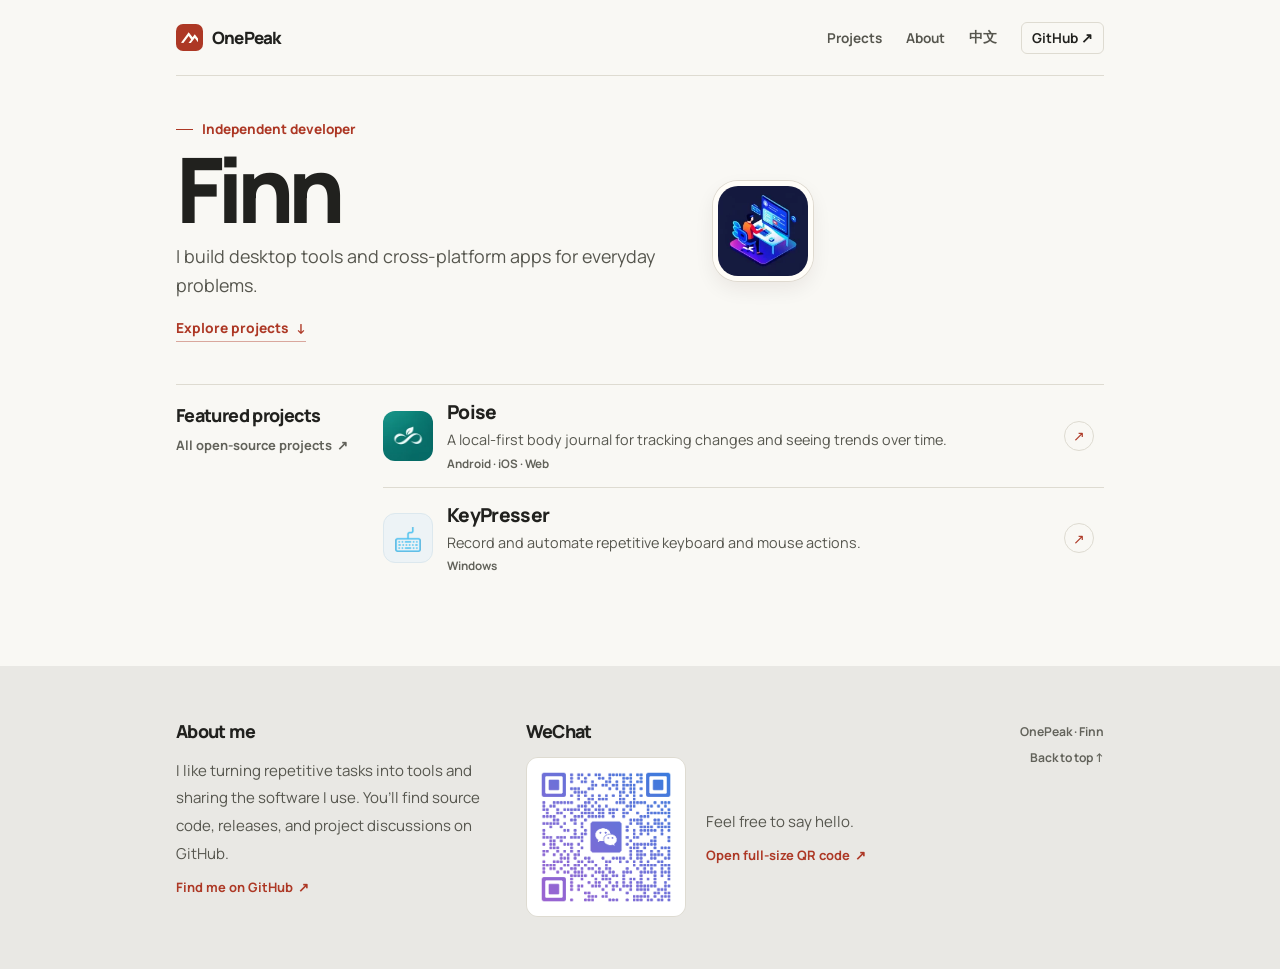
==== en/index.html @ be869bc3 "Reduce the footer WeChat QR display size" ====
<!doctype html>
<html lang="en">
<head>
  <meta charset="utf-8">
  <meta name="viewport" content="width=device-width, initial-scale=1">
  <meta name="theme-color" content="#f9f8f4">
  <meta name="description" content="Finn makes desktop tools and cross-platform apps, including Poise and KeyPresser.">
  <meta property="og:title" content="OnePeak | Finn’s personal site">
  <meta property="og:description" content="Desktop tools, cross-platform apps, and open-source projects.">
  <meta property="og:image" content="https://onepeak.cn/assets/finn-avatar.webp">
  <meta property="og:url" content="https://onepeak.cn/en/">
  <meta property="og:locale" content="en_US">
  <meta property="og:locale:alternate" content="zh_CN">
  <link rel="canonical" href="https://onepeak.cn/en/">
  <link rel="alternate" hreflang="zh-CN" href="https://onepeak.cn/">
  <link rel="alternate" hreflang="en" href="https://onepeak.cn/en/">
  <link rel="alternate" hreflang="x-default" href="https://onepeak.cn/">
  <link rel="icon" href="../assets/favicon.png" type="image/png">
  <link rel="stylesheet" href="../site.css?v=11">
  <title>OnePeak | Finn’s personal site</title>
</head>
<body>
  <a class="skip" href="#main">Skip to content</a>
  <header class="topbar" id="top">
    <div class="wrap topbar-inner">
      <a class="wordmark" href="#top"><span class="summit" aria-hidden="true"></span>OnePeak</a>
      <nav aria-label="Main navigation">
        <a href="#projects">Projects</a>
        <a href="#about">About</a>
        <a class="language-link" href="../" hreflang="zh-CN" lang="zh-CN">中文</a>
        <a class="github-nav" href="https://github.com/FinnWang-CN">GitHub <span aria-hidden="true">↗</span></a>
      </nav>
    </div>
  </header>

  <main class="wrap" id="main">
    <section class="intro" aria-labelledby="intro-title">
      <div>
        <p class="role">Independent developer</p>
        <h1 id="intro-title">Finn</h1>
        <p class="intro-copy">I build desktop tools and cross-platform apps for everyday problems.</p>
        <a class="explore" href="#projects">Explore projects <span aria-hidden="true">↓</span></a>
      </div>
      <img class="avatar" src="../assets/finn-avatar.webp" width="150" height="150" alt="">
    </section>

    <section class="section projects" id="projects" aria-labelledby="projects-title">
      <div class="section-label">
        <h2 id="projects-title">Featured projects</h2>
        <a class="quiet-link" href="https://github.com/FinnWang-CN?tab=repositories">All open-source projects <span aria-hidden="true">↗</span></a>
      </div>
      <div class="project-list">
        <article class="project">
          <a class="project-link" href="https://poise.onepeak.cn/" aria-labelledby="poise-title">
            <span class="project-icon poise"><img src="../assets/poise-icon.webp" width="112" height="112" alt=""></span>
            <div class="project-copy">
              <h3 id="poise-title">Poise</h3>
              <p>A local-first body journal for tracking changes and seeing trends over time.</p>
              <span class="platform">Android · iOS · Web</span>
            </div>
            <span class="project-arrow" aria-hidden="true">↗</span>
          </a>
        </article>
        <article class="project">
          <a class="project-link" href="https://keypresser.onepeak.cn/" aria-labelledby="keypresser-title">
            <span class="project-icon keys"><img src="../assets/keypresser-icon.webp" width="60" height="62" alt=""></span>
            <div class="project-copy">
              <h3 id="keypresser-title">KeyPresser</h3>
              <p>Record and automate repetitive keyboard and mouse actions.</p>
              <span class="platform">Windows</span>
            </div>
            <span class="project-arrow" aria-hidden="true">↗</span>
          </a>
        </article>
      </div>
    </section>
  </main>

  <footer class="footer">
    <div class="wrap footer-inner">
      <section class="footer-about" id="about" aria-labelledby="about-title">
        <h2 id="about-title">About me</h2>
        <div class="about-copy">
          <p>I like turning repetitive tasks into tools and sharing the software I use. You’ll find source code, releases, and project discussions on GitHub.</p>
          <a class="quiet-link" href="https://github.com/FinnWang-CN">Find me on GitHub <span aria-hidden="true">↗</span></a>
        </div>
      </section>
      <section class="footer-contact" id="contact" aria-labelledby="contact-title">
        <h2 id="contact-title">WeChat</h2>
        <div class="contact-content">
          <div class="contact-copy">
            <p>Feel free to say hello.</p>
            <a class="quiet-link" href="../assets/wechat-qr.png">Open full-size QR code <span aria-hidden="true">↗</span></a>
          </div>
          <img class="wechat-qr" src="../assets/wechat-qr.png" width="774" height="774" alt="QR code for contacting Finn on WeChat">
        </div>
      </section>
      <div class="footer-meta">
        <span>OnePeak · Finn</span>
        <a href="#top">Back to top <span aria-hidden="true">↑</span></a>
      </div>
    </div>
  </footer>
</body>
</html>
---- site.css ----
@font-face {
  font-family: Manrope;
  src: url("assets/manrope-latin.woff2") format("woff2");
  font-style: normal;
  font-weight: 400 800;
  font-display: swap;
}

:root {
  color-scheme: light;
  --paper: #f9f8f4;
  --ink: #21211e;
  --muted: #56564e;
  --subtle: #62625a;
  --line: #dedbd1;
  --accent: #ad3825;
  --sans: Manrope, "PingFang SC", "Microsoft YaHei UI", "Noto Sans CJK SC", sans-serif;
}

*, *::before, *::after { box-sizing: border-box; }
html { scroll-behavior: smooth; }
body { margin: 0; background: var(--paper); color: var(--ink); font-family: var(--sans); }
a { color: inherit; text-decoration: none; }
a:focus-visible { outline: 2px solid var(--accent); outline-offset: 5px; }
h1, h2, h3, p { margin: 0; }
.wrap { width: min(928px, calc(100% - 96px)); margin-inline: auto; }
.skip { position: fixed; top: 10px; left: 12px; z-index: 2; padding: 10px 15px; background: var(--paper); transform: translateY(-160%); }
.skip:focus { transform: none; }

.topbar-inner { display: flex; justify-content: space-between; align-items: center; gap: 15px; min-height: 76px; border-bottom: 1px solid var(--line); }
.wordmark { display: inline-flex; align-items: center; gap: 9px; font-size: 1.06rem; font-weight: 800; letter-spacing: -.045em; }
.summit { display: grid; place-items: center; width: 27px; height: 27px; border-radius: 7px; background: var(--accent); }
.summit::before { content: ""; width: 17px; height: 16px; background: #fffdf7; clip-path: polygon(0 83%, 45% 17%, 68% 49%, 81% 30%, 100% 57%, 100% 79%, 81% 53%, 58% 84%, 44% 84%, 60% 62%, 45% 40%, 14% 84%); }
nav { display: flex; align-items: center; flex-wrap: wrap; justify-content: flex-end; gap: 24px; color: var(--muted); font-size: .85rem; font-weight: 680; }
nav a:hover, .footer a:hover { color: var(--accent); }
.language-link { white-space: nowrap; }
.github-nav { padding: 6px 10px; border: 1px solid var(--line); border-radius: 6px; color: var(--ink); white-space: nowrap; }

.intro { display: grid; grid-template-columns: minmax(0, 1fr) auto; align-items: center; gap: 24px; max-width: 640px; padding-block: 44px 42px; }
.role { display: flex; align-items: center; gap: 9px; color: var(--accent); font-size: .85rem; font-weight: 750; }
.role::before { content: ""; width: 17px; height: 1px; background: currentColor; }
h1 { margin: 6px 0 8px; font-size: clamp(3.7rem, 8vw, 5.65rem); line-height: 1; letter-spacing: -.075em; font-weight: 800; }
.intro-copy { max-width: 48ch; color: var(--muted); font-size: clamp(1rem, 1.7vw, 1.12rem); line-height: 1.6; }
:lang(zh-CN) .intro-copy { max-width: none; }
.explore { display: inline-flex; align-items: center; gap: 8px; margin-top: 14px; padding-block: 4px; border-bottom: 1px solid #ad38256b; color: var(--accent); font-size: .86rem; font-weight: 750; }
.explore:hover { border-color: currentColor; }
.avatar { display: block; width: clamp(68px, 9vw, 100px); height: auto; margin-right: 3px; border: 5px solid #fffdf8; border-radius: 25%; box-shadow: 0 0 0 1px #dfdad0, 0 8px 20px #24150e12; }

.section { display: grid; grid-template-columns: 185px minmax(0,1fr); gap: 22px; border-top: 1px solid var(--line); scroll-margin-top: 16px; }
.section-label { padding-top: 18px; }
h2 { font-size: 1.12rem; line-height: 1.45; font-weight: 800; letter-spacing: -.035em; }
.quiet-link { display: inline-flex; align-items: center; gap: 5px; color: var(--subtle); font-size: .81rem; font-weight: 710; }
.section-label .quiet-link { margin-top: 7px; }
.quiet-link:hover { color: var(--accent); text-decoration: underline; text-underline-offset: 4px; }

.project + .project { border-top: 1px solid var(--line); }
.project-link { display: grid; grid-template-columns: 50px minmax(0, 1fr) 30px; align-items: center; gap: 14px; padding: 15px 10px 15px 0; transition: background .18s ease; }
.project-link:hover { background: #f2efe7; }
.project-icon { display: grid; place-items: center; width: 50px; height: 50px; border-radius: 12px; overflow: hidden; }
.project-icon img { display: block; object-fit: contain; width: 100%; height: 100%; }
.project-icon.keys { background: #edf3f6; border: 1px solid #dce8ee; }
.project-icon.keys img { width: 67%; height: 67%; }
.project-copy h3 { font-size: 1.2rem; line-height: 1.25; font-weight: 800; letter-spacing: -.035em; }
.project-copy p { margin-top: 4px; color: var(--muted); font-size: .9rem; line-height: 1.65; }
.platform { display: block; margin-top: 4px; color: var(--subtle); font-size: .73rem; font-weight: 690; }
.project-arrow { display: grid; place-items: center; width: 30px; height: 30px; border: 1px solid var(--line); border-radius: 50%; color: var(--accent); font-size: .88rem; transition: border-color .18s ease, background .18s ease; }
.project-link:hover .project-arrow { border-color: #d4ae9f; background: #faf3e9; }

.footer { margin-top: clamp(44px, 6vw, 80px); background: #e9e8e4; }
.footer-inner { display: grid; grid-template-columns: minmax(0, 1fr) minmax(0, 1.45fr) auto; align-items: start; gap: 28px; padding-block: clamp(32px, 4.1vw, 56px); }
.footer section { scroll-margin-top: 16px; }
.about-copy { margin-top: 12px; }
.about-copy p { max-width: 58ch; color: var(--muted); font-size: .94rem; line-height: 1.85; }
.about-copy .quiet-link { margin-top: 10px; color: var(--accent); }
.contact-content { display: grid; grid-template-columns: max-content minmax(0, 1fr); grid-template-areas: "qr copy"; align-items: center; gap: 20px; margin-top: 12px; }
.contact-copy { grid-area: copy; }
.contact-content p { color: var(--muted); font-size: .94rem; line-height: 1.85; }
.contact-content .quiet-link { margin-top: 10px; color: var(--accent); }
.wechat-qr { grid-area: qr; display: block; width: 160px; max-width: 100%; height: auto; border: 1px solid var(--line); border-radius: 12px; }
.footer-meta { display: flex; flex-direction: column; align-items: flex-end; gap: 9px; padding-top: 4px; color: var(--subtle); font-size: .76rem; font-weight: 670; }

@media (max-width: 820px) {
  .footer-inner { grid-template-columns: repeat(2, minmax(0, 1fr)); gap: 24px; }
  .contact-content { grid-template-columns: 1fr; grid-template-areas: "copy" "qr"; gap: 14px; }
  .footer-meta { grid-column: 1 / -1; flex-direction: row; justify-content: space-between; padding-top: 0; }
}

@media (max-width: 680px) {
  .wrap { width: calc(100% - 40px); }
  .topbar-inner { min-height: 62px; }
  .wordmark { gap: 6px; font-size: .98rem; }
  .summit { width: 23px; height: 23px; }
  .summit::before { width: 14px; }
  nav { gap: 12px; font-size: .8rem; }
  .github-nav { padding: 5px 7px; }
  .intro { gap: 16px; padding-block: 34px 32px; }
  .intro-copy { max-width: 32ch; }
  .avatar { align-self: start; margin-top: 14px; }
  .section { grid-template-columns: 1fr; gap: 0; }
  .section-label { display: flex; justify-content: space-between; align-items: baseline; flex-wrap: wrap; gap: 7px 12px; padding-top: 21px; }
  .section-label .quiet-link { margin-top: 0; }
  .projects .section-label { margin-bottom: 5px; }
  .project-link { grid-template-columns: 44px minmax(0, 1fr) 25px; gap: 11px; padding: 13px 3px 13px 0; }
  .project-icon { width: 44px; height: 44px; border-radius: 10px; }
  .project-arrow { width: 25px; height: 25px; }
  .footer-inner { grid-template-columns: 1fr; }
}

@media (max-width: 350px) {
  .topbar-inner { flex-wrap: wrap; padding-block: 10px; gap: 7px; }
  nav { margin-left: auto; }
}

@media (prefers-reduced-motion: reduce) {
  *, *::before, *::after { scroll-behavior: auto !important; transition: none !important; }
}
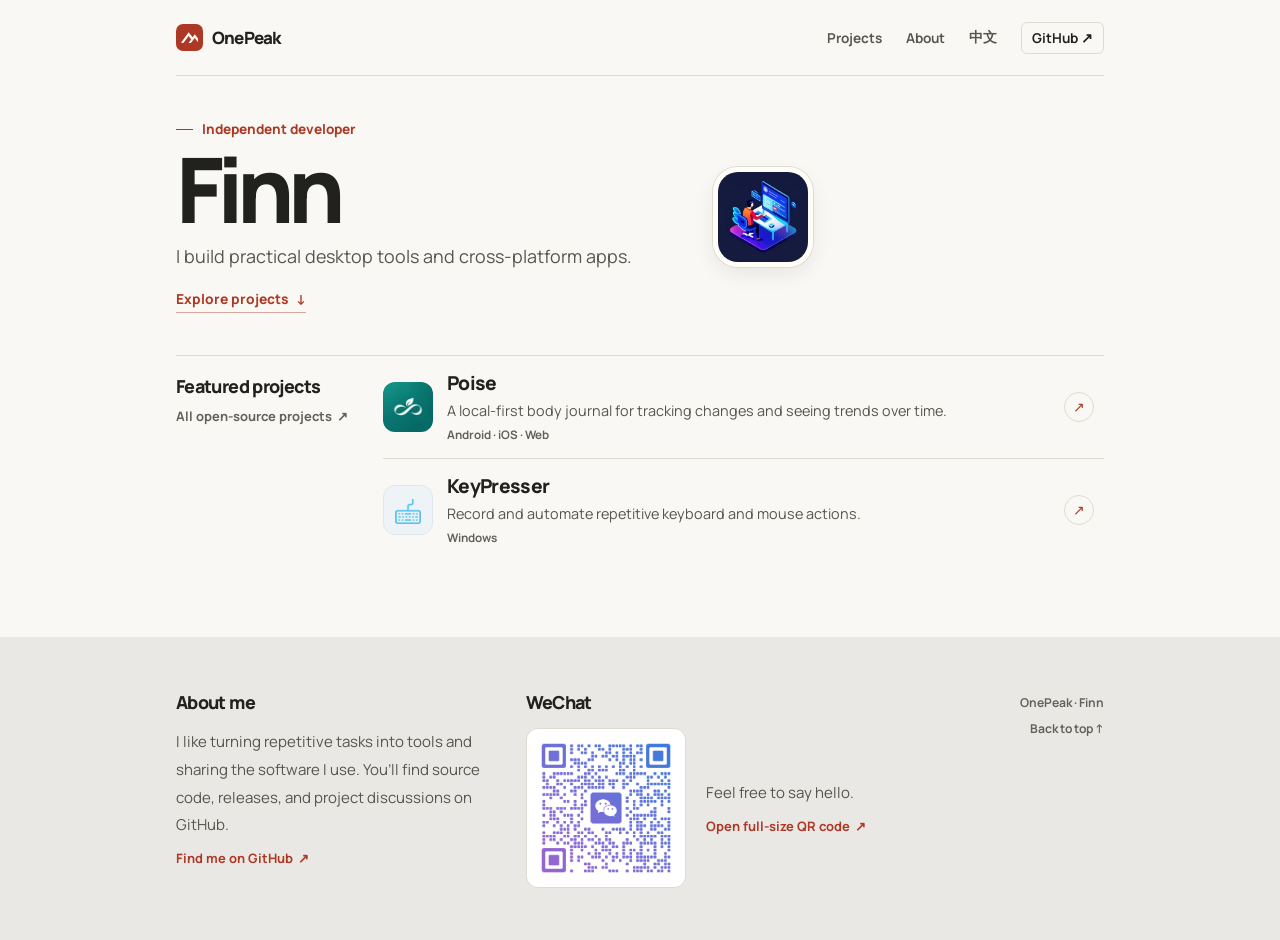
==== commit 43875dac: "Simplify the homepage introduction" ====
--- a/en/index.html
+++ b/en/index.html
@@ -17,6 +17,7 @@
   <link rel="alternate" hreflang="x-default" href="https://onepeak.cn/">
   <link rel="icon" href="../assets/favicon.png" type="image/png">
   <link rel="stylesheet" href="../site.css?v=11">
+  <script src="../language.js?v=2" defer></script>
   <title>OnePeak | Finn’s personal site</title>
 </head>
 <body>
@@ -27,7 +28,7 @@
       <nav aria-label="Main navigation">
         <a href="#projects">Projects</a>
         <a href="#about">About</a>
-        <a class="language-link" href="../" hreflang="zh-CN" lang="zh-CN">中文</a>
+        <a class="language-link" href="../?lang=zh" hreflang="zh-CN" lang="zh-CN">中文</a>
         <a class="github-nav" href="https://github.com/FinnWang-CN">GitHub <span aria-hidden="true">↗</span></a>
       </nav>
     </div>
@@ -38,7 +39,7 @@
       <div>
         <p class="role">Independent developer</p>
         <h1 id="intro-title">Finn</h1>
-        <p class="intro-copy">I build desktop tools and cross-platform apps for everyday problems.</p>
+        <p class="intro-copy">I build practical desktop tools and cross-platform apps.</p>
         <a class="explore" href="#projects">Explore projects <span aria-hidden="true">↓</span></a>
       </div>
       <img class="avatar" src="../assets/finn-avatar.webp" width="150" height="150" alt="">
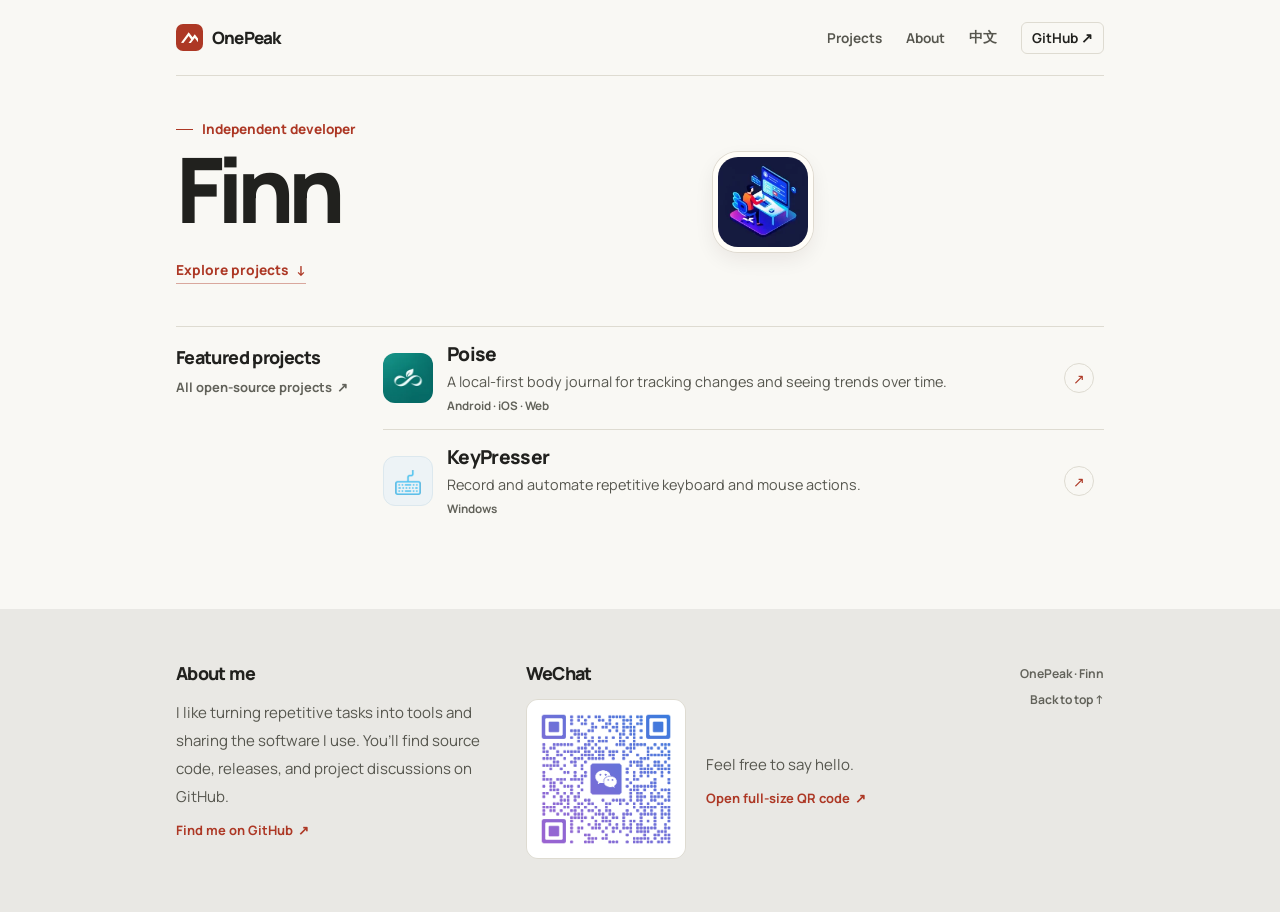
==== commit 6f79c691: "Remove the introductory sentence from both homepages" ====
--- a/en/index.html
+++ b/en/index.html
@@ -16,7 +16,7 @@
   <link rel="alternate" hreflang="en" href="https://onepeak.cn/en/">
   <link rel="alternate" hreflang="x-default" href="https://onepeak.cn/">
   <link rel="icon" href="../assets/favicon.png" type="image/png">
-  <link rel="stylesheet" href="../site.css?v=11">
+  <link rel="stylesheet" href="../site.css?v=12">
   <script src="../language.js?v=2" defer></script>
   <title>OnePeak | Finn’s personal site</title>
 </head>
@@ -39,7 +39,6 @@
       <div>
         <p class="role">Independent developer</p>
         <h1 id="intro-title">Finn</h1>
-        <p class="intro-copy">I build practical desktop tools and cross-platform apps.</p>
         <a class="explore" href="#projects">Explore projects <span aria-hidden="true">↓</span></a>
       </div>
       <img class="avatar" src="../assets/finn-avatar.webp" width="150" height="150" alt="">
--- a/site.css
+++ b/site.css
@@ -40,8 +40,6 @@
 .role { display: flex; align-items: center; gap: 9px; color: var(--accent); font-size: .85rem; font-weight: 750; }
 .role::before { content: ""; width: 17px; height: 1px; background: currentColor; }
 h1 { margin: 6px 0 8px; font-size: clamp(3.7rem, 8vw, 5.65rem); line-height: 1; letter-spacing: -.075em; font-weight: 800; }
-.intro-copy { max-width: 48ch; color: var(--muted); font-size: clamp(1rem, 1.7vw, 1.12rem); line-height: 1.6; }
-:lang(zh-CN) .intro-copy { max-width: none; }
 .explore { display: inline-flex; align-items: center; gap: 8px; margin-top: 14px; padding-block: 4px; border-bottom: 1px solid #ad38256b; color: var(--accent); font-size: .86rem; font-weight: 750; }
 .explore:hover { border-color: currentColor; }
 .avatar { display: block; width: clamp(68px, 9vw, 100px); height: auto; margin-right: 3px; border: 5px solid #fffdf8; border-radius: 25%; box-shadow: 0 0 0 1px #dfdad0, 0 8px 20px #24150e12; }
@@ -94,7 +92,6 @@
   nav { gap: 12px; font-size: .8rem; }
   .github-nav { padding: 5px 7px; }
   .intro { gap: 16px; padding-block: 34px 32px; }
-  .intro-copy { max-width: 32ch; }
   .avatar { align-self: start; margin-top: 14px; }
   .section { grid-template-columns: 1fr; gap: 0; }
   .section-label { display: flex; justify-content: space-between; align-items: baseline; flex-wrap: wrap; gap: 7px 12px; padding-top: 21px; }
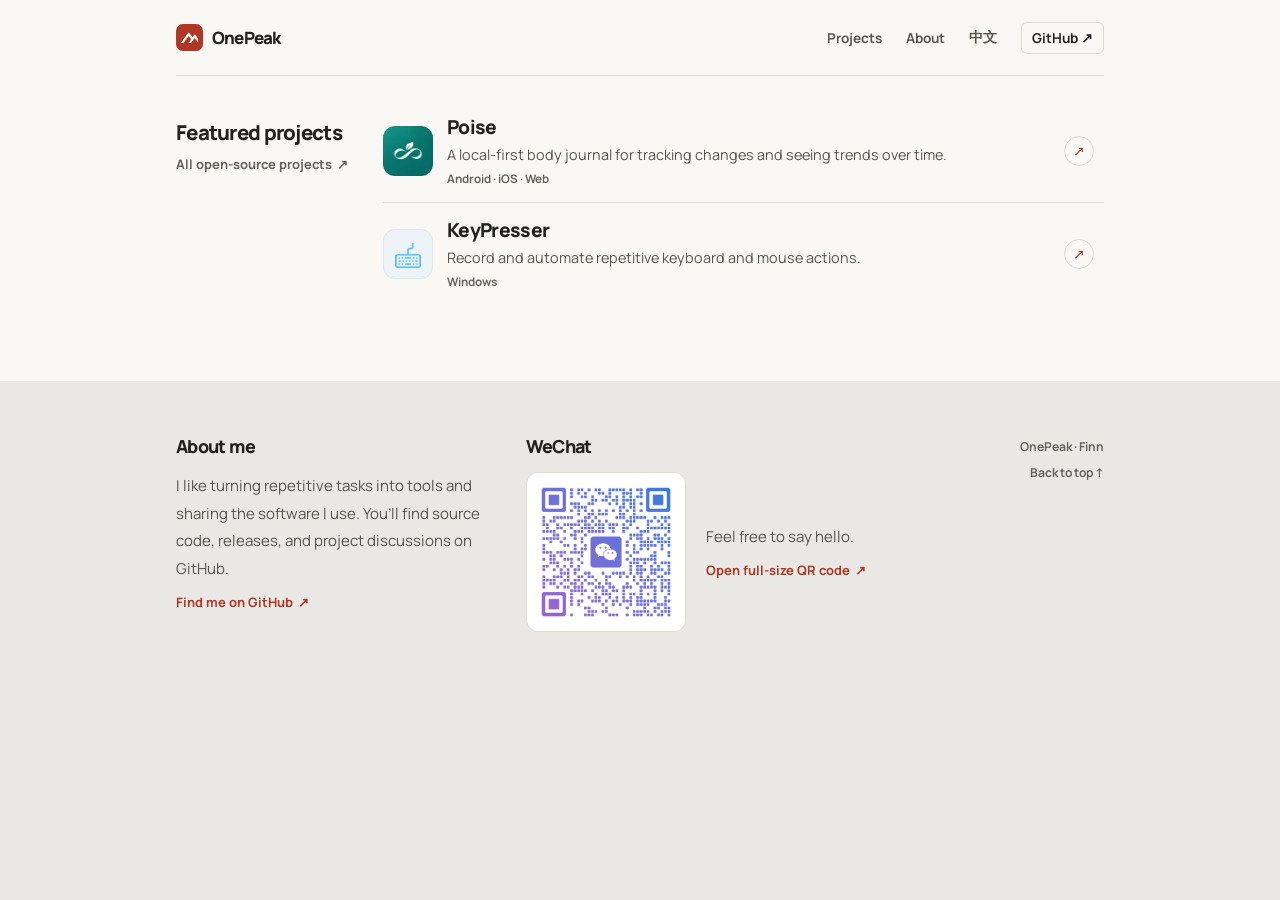
==== commit 87f786ef: "Lead the homepage with featured projects" ====
--- a/en/index.html
+++ b/en/index.html
@@ -16,7 +16,7 @@
   <link rel="alternate" hreflang="en" href="https://onepeak.cn/en/">
   <link rel="alternate" hreflang="x-default" href="https://onepeak.cn/">
   <link rel="icon" href="../assets/favicon.png" type="image/png">
-  <link rel="stylesheet" href="../site.css?v=12">
+  <link rel="stylesheet" href="../site.css?v=13">
   <script src="../language.js?v=2" defer></script>
   <title>OnePeak | Finn’s personal site</title>
 </head>
@@ -35,18 +35,9 @@
   </header>
 
   <main class="wrap" id="main">
-    <section class="intro" aria-labelledby="intro-title">
-      <div>
-        <p class="role">Independent developer</p>
-        <h1 id="intro-title">Finn</h1>
-        <a class="explore" href="#projects">Explore projects <span aria-hidden="true">↓</span></a>
-      </div>
-      <img class="avatar" src="../assets/finn-avatar.webp" width="150" height="150" alt="">
-    </section>
-
     <section class="section projects" id="projects" aria-labelledby="projects-title">
       <div class="section-label">
-        <h2 id="projects-title">Featured projects</h2>
+        <h1 id="projects-title">Featured projects</h1>
         <a class="quiet-link" href="https://github.com/FinnWang-CN?tab=repositories">All open-source projects <span aria-hidden="true">↗</span></a>
       </div>
       <div class="project-list">
@@ -54,7 +45,7 @@
           <a class="project-link" href="https://poise.onepeak.cn/" aria-labelledby="poise-title">
             <span class="project-icon poise"><img src="../assets/poise-icon.webp" width="112" height="112" alt=""></span>
             <div class="project-copy">
-              <h3 id="poise-title">Poise</h3>
+              <h2 id="poise-title">Poise</h2>
               <p>A local-first body journal for tracking changes and seeing trends over time.</p>
               <span class="platform">Android · iOS · Web</span>
             </div>
@@ -65,7 +56,7 @@
           <a class="project-link" href="https://keypresser.onepeak.cn/" aria-labelledby="keypresser-title">
             <span class="project-icon keys"><img src="../assets/keypresser-icon.webp" width="60" height="62" alt=""></span>
             <div class="project-copy">
-              <h3 id="keypresser-title">KeyPresser</h3>
+              <h2 id="keypresser-title">KeyPresser</h2>
               <p>Record and automate repetitive keyboard and mouse actions.</p>
               <span class="platform">Windows</span>
             </div>
--- a/site.css
+++ b/site.css
@@ -19,10 +19,10 @@
 
 *, *::before, *::after { box-sizing: border-box; }
 html { scroll-behavior: smooth; }
-body { margin: 0; background: var(--paper); color: var(--ink); font-family: var(--sans); }
+body { display: flex; flex-direction: column; min-height: 100vh; margin: 0; background: var(--paper); color: var(--ink); font-family: var(--sans); }
 a { color: inherit; text-decoration: none; }
 a:focus-visible { outline: 2px solid var(--accent); outline-offset: 5px; }
-h1, h2, h3, p { margin: 0; }
+h1, h2, p { margin: 0; }
 .wrap { width: min(928px, calc(100% - 96px)); margin-inline: auto; }
 .skip { position: fixed; top: 10px; left: 12px; z-index: 2; padding: 10px 15px; background: var(--paper); transform: translateY(-160%); }
 .skip:focus { transform: none; }
@@ -36,17 +36,12 @@
 .language-link { white-space: nowrap; }
 .github-nav { padding: 6px 10px; border: 1px solid var(--line); border-radius: 6px; color: var(--ink); white-space: nowrap; }
 
-.intro { display: grid; grid-template-columns: minmax(0, 1fr) auto; align-items: center; gap: 24px; max-width: 640px; padding-block: 44px 42px; }
-.role { display: flex; align-items: center; gap: 9px; color: var(--accent); font-size: .85rem; font-weight: 750; }
-.role::before { content: ""; width: 17px; height: 1px; background: currentColor; }
-h1 { margin: 6px 0 8px; font-size: clamp(3.7rem, 8vw, 5.65rem); line-height: 1; letter-spacing: -.075em; font-weight: 800; }
-.explore { display: inline-flex; align-items: center; gap: 8px; margin-top: 14px; padding-block: 4px; border-bottom: 1px solid #ad38256b; color: var(--accent); font-size: .86rem; font-weight: 750; }
-.explore:hover { border-color: currentColor; }
-.avatar { display: block; width: clamp(68px, 9vw, 100px); height: auto; margin-right: 3px; border: 5px solid #fffdf8; border-radius: 25%; box-shadow: 0 0 0 1px #dfdad0, 0 8px 20px #24150e12; }
 
-.section { display: grid; grid-template-columns: 185px minmax(0,1fr); gap: 22px; border-top: 1px solid var(--line); scroll-margin-top: 16px; }
+.section { display: grid; grid-template-columns: 185px minmax(0,1fr); gap: 22px; scroll-margin-top: 16px; }
+.projects { padding-top: 24px; }
 .section-label { padding-top: 18px; }
-h2 { font-size: 1.12rem; line-height: 1.45; font-weight: 800; letter-spacing: -.035em; }
+h1, h2 { font-size: 1.12rem; line-height: 1.45; font-weight: 800; letter-spacing: -.035em; }
+#projects-title { font-size: 1.28rem; }
 .quiet-link { display: inline-flex; align-items: center; gap: 5px; color: var(--subtle); font-size: .81rem; font-weight: 710; }
 .section-label .quiet-link { margin-top: 7px; }
 .quiet-link:hover { color: var(--accent); text-decoration: underline; text-underline-offset: 4px; }
@@ -58,13 +53,13 @@
 .project-icon img { display: block; object-fit: contain; width: 100%; height: 100%; }
 .project-icon.keys { background: #edf3f6; border: 1px solid #dce8ee; }
 .project-icon.keys img { width: 67%; height: 67%; }
-.project-copy h3 { font-size: 1.2rem; line-height: 1.25; font-weight: 800; letter-spacing: -.035em; }
+.project-copy h2 { font-size: 1.2rem; line-height: 1.25; font-weight: 800; letter-spacing: -.035em; }
 .project-copy p { margin-top: 4px; color: var(--muted); font-size: .9rem; line-height: 1.65; }
 .platform { display: block; margin-top: 4px; color: var(--subtle); font-size: .73rem; font-weight: 690; }
 .project-arrow { display: grid; place-items: center; width: 30px; height: 30px; border: 1px solid var(--line); border-radius: 50%; color: var(--accent); font-size: .88rem; transition: border-color .18s ease, background .18s ease; }
 .project-link:hover .project-arrow { border-color: #d4ae9f; background: #faf3e9; }
 
-.footer { margin-top: clamp(44px, 6vw, 80px); background: #e9e8e4; }
+.footer { flex: 1; margin-top: clamp(44px, 6vw, 80px); background: #e9e8e4; }
 .footer-inner { display: grid; grid-template-columns: minmax(0, 1fr) minmax(0, 1.45fr) auto; align-items: start; gap: 28px; padding-block: clamp(32px, 4.1vw, 56px); }
 .footer section { scroll-margin-top: 16px; }
 .about-copy { margin-top: 12px; }
@@ -91,9 +86,8 @@
   .summit::before { width: 14px; }
   nav { gap: 12px; font-size: .8rem; }
   .github-nav { padding: 5px 7px; }
-  .intro { gap: 16px; padding-block: 34px 32px; }
-  .avatar { align-self: start; margin-top: 14px; }
   .section { grid-template-columns: 1fr; gap: 0; }
+  .projects { padding-top: 12px; }
   .section-label { display: flex; justify-content: space-between; align-items: baseline; flex-wrap: wrap; gap: 7px 12px; padding-top: 21px; }
   .section-label .quiet-link { margin-top: 0; }
   .projects .section-label { margin-bottom: 5px; }
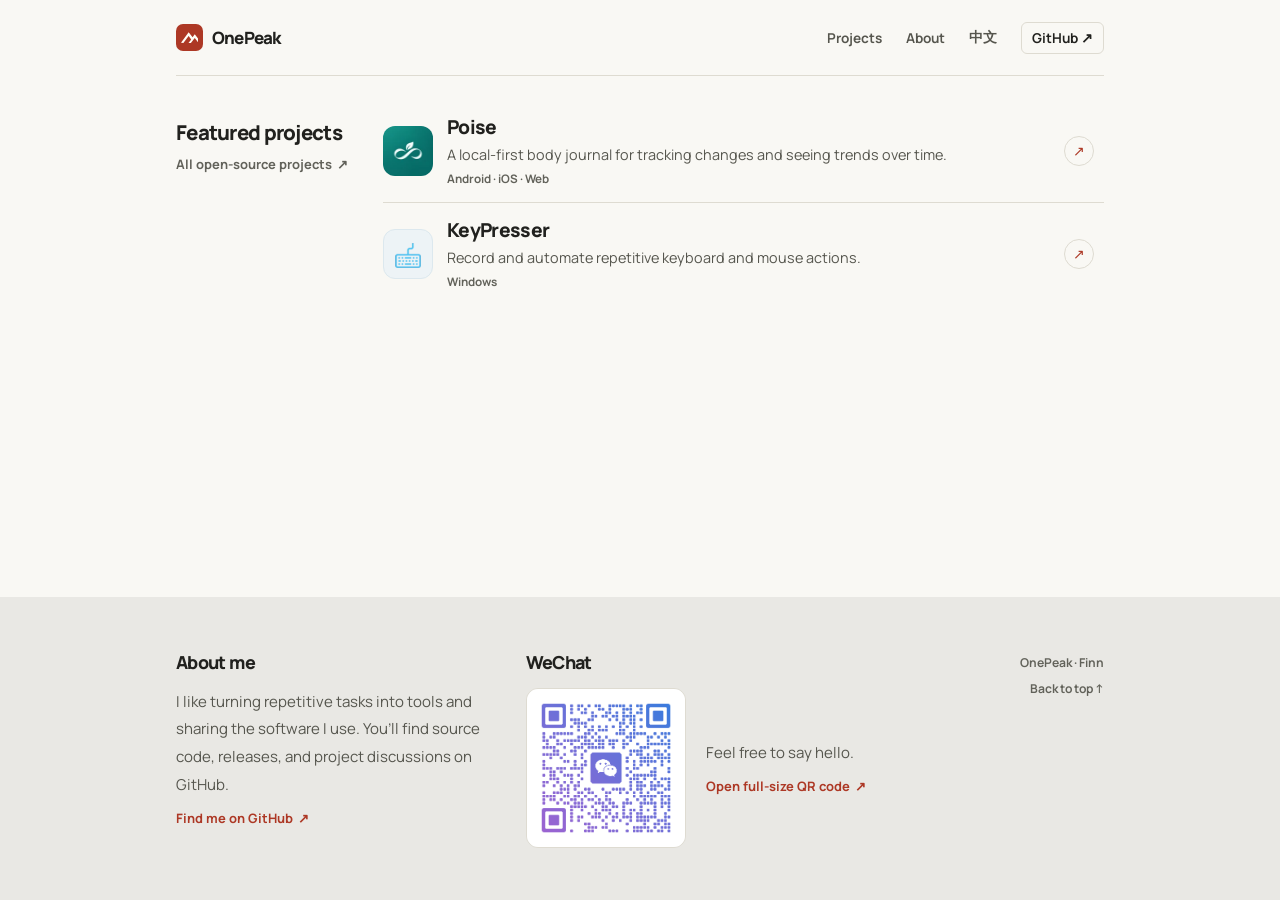
==== commit c9f6f1ad: "Keep the footer at the bottom on short pages" ====
--- a/en/index.html
+++ b/en/index.html
@@ -16,7 +16,7 @@
   <link rel="alternate" hreflang="en" href="https://onepeak.cn/en/">
   <link rel="alternate" hreflang="x-default" href="https://onepeak.cn/">
   <link rel="icon" href="../assets/favicon.png" type="image/png">
-  <link rel="stylesheet" href="../site.css?v=13">
+  <link rel="stylesheet" href="../site.css?v=14">
   <script src="../language.js?v=2" defer></script>
   <title>OnePeak | Finn’s personal site</title>
 </head>
--- a/site.css
+++ b/site.css
@@ -20,6 +20,7 @@
 *, *::before, *::after { box-sizing: border-box; }
 html { scroll-behavior: smooth; }
 body { display: flex; flex-direction: column; min-height: 100vh; margin: 0; background: var(--paper); color: var(--ink); font-family: var(--sans); }
+main { flex: 1; }
 a { color: inherit; text-decoration: none; }
 a:focus-visible { outline: 2px solid var(--accent); outline-offset: 5px; }
 h1, h2, p { margin: 0; }
@@ -59,7 +60,7 @@
 .project-arrow { display: grid; place-items: center; width: 30px; height: 30px; border: 1px solid var(--line); border-radius: 50%; color: var(--accent); font-size: .88rem; transition: border-color .18s ease, background .18s ease; }
 .project-link:hover .project-arrow { border-color: #d4ae9f; background: #faf3e9; }
 
-.footer { flex: 1; margin-top: clamp(44px, 6vw, 80px); background: #e9e8e4; }
+.footer { margin-top: clamp(44px, 6vw, 80px); background: #e9e8e4; }
 .footer-inner { display: grid; grid-template-columns: minmax(0, 1fr) minmax(0, 1.45fr) auto; align-items: start; gap: 28px; padding-block: clamp(32px, 4.1vw, 56px); }
 .footer section { scroll-margin-top: 16px; }
 .about-copy { margin-top: 12px; }
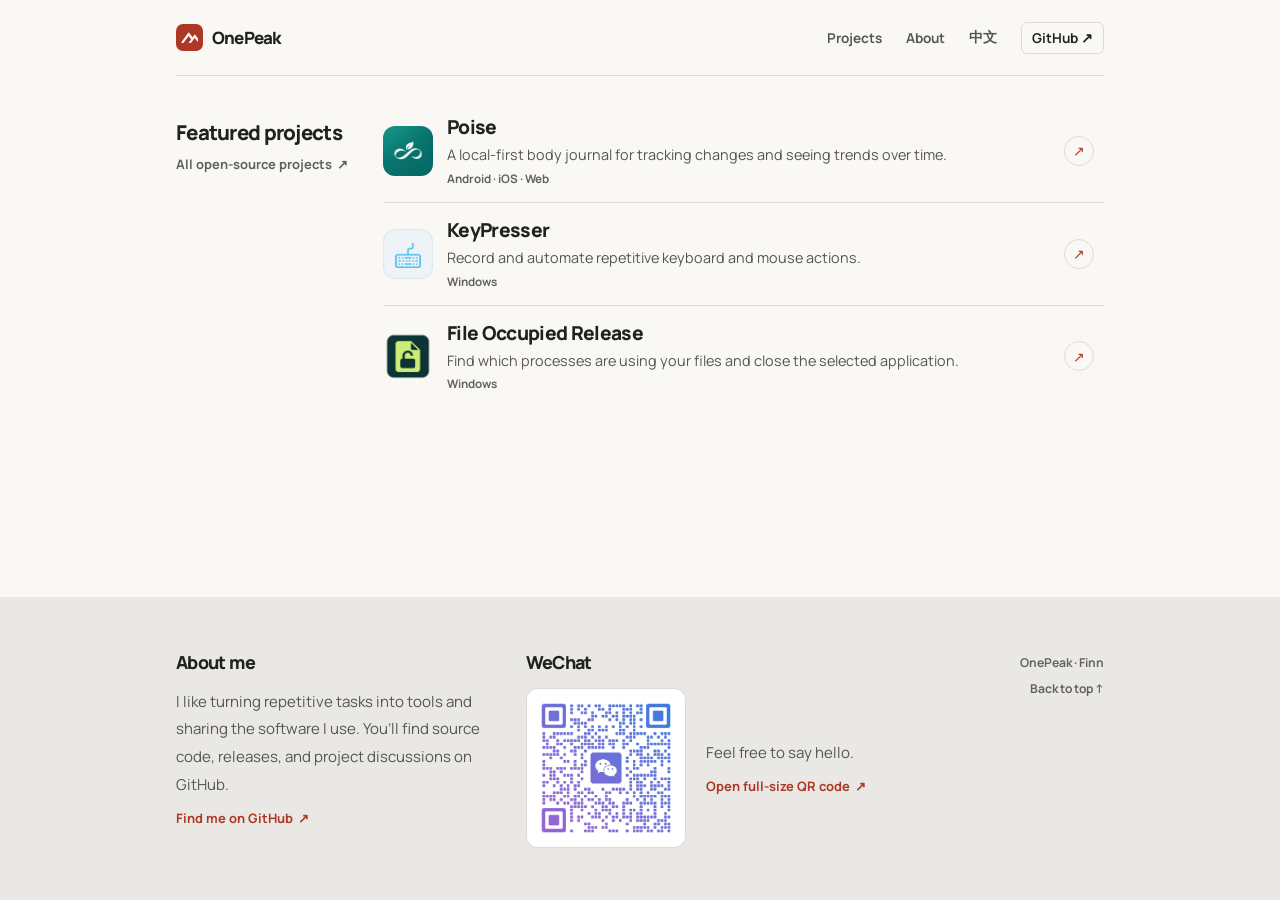
==== commit 1d7733dd: "Feature File Occupied Release on the OnePeak homepage" ====
--- a/en/index.html
+++ b/en/index.html
@@ -63,6 +63,17 @@
             <span class="project-arrow" aria-hidden="true">↗</span>
           </a>
         </article>
+        <article class="project">
+          <a class="project-link" href="https://fileoccupiedrelease.onepeak.cn/?lang=en" aria-labelledby="file-occupied-release-title">
+            <span class="project-icon"><img src="../assets/file-occupied-release-icon.webp" width="112" height="112" alt=""></span>
+            <div class="project-copy">
+              <h2 id="file-occupied-release-title">File Occupied Release</h2>
+              <p>Find which processes are using your files and close the selected application.</p>
+              <span class="platform">Windows</span>
+            </div>
+            <span class="project-arrow" aria-hidden="true">↗</span>
+          </a>
+        </article>
       </div>
     </section>
   </main>
